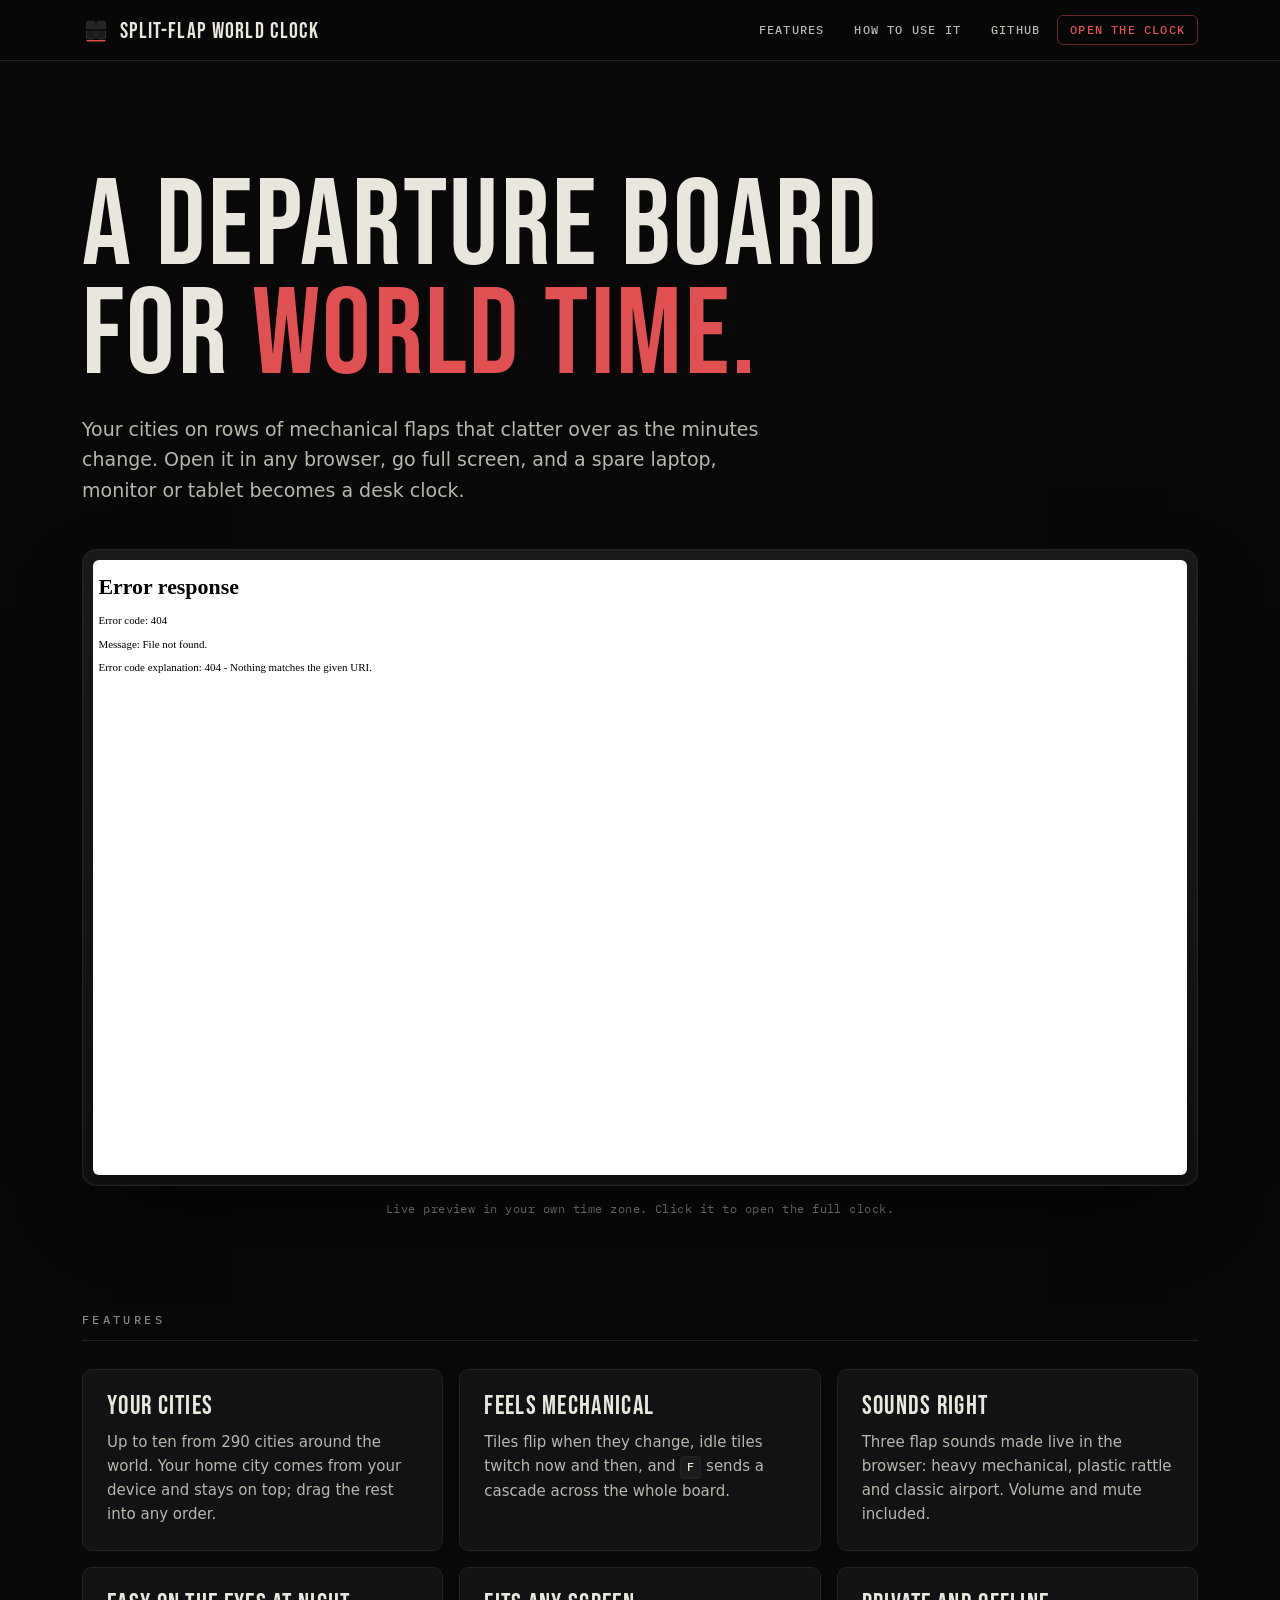
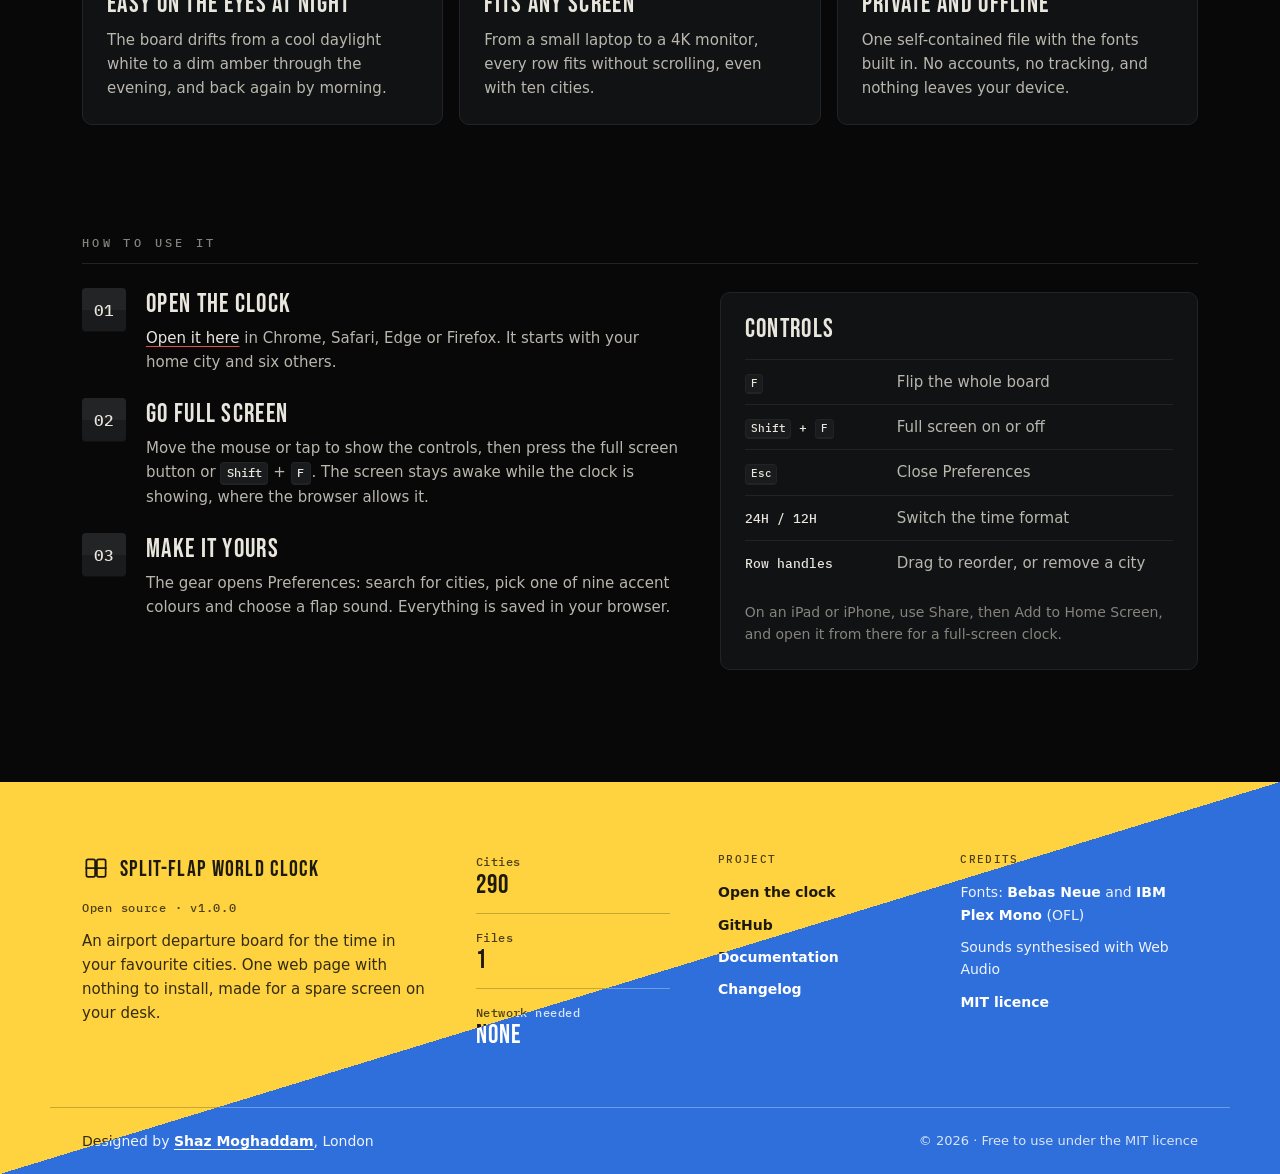
==== site/index.html @ 4392027b "Web release v1.0.0: polished clock and a GitHub Pages site Clock page - Rows and text shrink to fit " ====
<!doctype html>
<html lang="en">
<head>
<meta charset="utf-8">
<meta name="viewport" content="width=device-width, initial-scale=1, viewport-fit=cover">
<title>Split-Flap World Clock</title>
<meta name="description" content="A free split-flap departure board for world time. Open it in any browser, go full screen, and turn a spare laptop, monitor or tablet into a desk clock.">
<link rel="canonical" href="https://shazmoghaddam.github.io/split-flap-world-clock/">
<meta property="og:type" content="website">
<meta property="og:site_name" content="Split-Flap World Clock">
<meta property="og:title" content="Split-Flap World Clock: a departure board for world time">
<meta property="og:description" content="Up to ten cities on mechanical flaps, with sound, a night tint and full screen. Free and open source, nothing to install.">
<meta property="og:url" content="https://shazmoghaddam.github.io/split-flap-world-clock/">
<meta property="og:image" content="https://shazmoghaddam.github.io/split-flap-world-clock/docs/social-preview.png">
<meta property="og:image:width" content="1280">
<meta property="og:image:height" content="640">
<meta property="og:image:alt" content="Split-Flap World Clock: a dark departure board showing London, New York, Tokyo, Paris, Dubai, Singapore and Los Angeles">
<meta name="twitter:card" content="summary_large_image">
<meta name="theme-color" content="#080808">
<link rel="icon" href="data:image/svg+xml,%3Csvg xmlns='http://www.w3.org/2000/svg' viewBox='0 0 32 32'%3E%3Crect width='32' height='32' rx='7' fill='%230c0d0e'/%3E%3Crect x='5' y='6' width='10' height='20' rx='2' fill='%232a2b2d'/%3E%3Crect x='17' y='6' width='10' height='20' rx='2' fill='%232a2b2d'/%3E%3Crect x='5' y='6' width='10' height='9.5' rx='2' fill='%233a3b3e'/%3E%3Crect x='17' y='6' width='10' height='9.5' rx='2' fill='%233a3b3e'/%3E%3Cpath d='M4 16h24' stroke='%23050505' stroke-width='1.6'/%3E%3Crect x='5' y='27.5' width='22' height='1.6' rx='.8' fill='%23e05050'/%3E%3C/svg%3E">
<link rel="preload" href="fonts/BebasNeue.woff2" as="font" type="font/woff2" crossorigin>
<link rel="stylesheet" href="site.css">
<script src="site.js" defer></script>
</head>
<body>

<header class="bar">
  <div class="bar__in">
    <a class="mark" href="#top" aria-label="Split-Flap World Clock, back to the top">
      <svg class="mark__glyph" viewBox="0 0 32 32" aria-hidden="true"><rect x="5" y="6" width="10" height="20" rx="2" class="mark__tile"/><rect x="17" y="6" width="10" height="20" rx="2" class="mark__tile"/><rect x="5" y="6" width="10" height="9.5" rx="2" class="mark__top"/><rect x="17" y="6" width="10" height="9.5" rx="2" class="mark__top"/><path d="M4 16h24" class="mark__seam"/><rect x="5" y="27.5" width="22" height="1.6" rx=".8" class="mark__accent"/></svg>
      <span>Split-Flap World Clock</span>
    </a>
    <nav class="nav" aria-label="Sections">
      <a href="#features">Features</a>
      <a href="#use">How to use it</a>
      <a href="https://github.com/ShazMoghaddam/split-flap-world-clock">GitHub</a>
      <a class="nav__open" href="clock/">Open the clock</a>
    </nav>
  </div>
</header>

<main id="top">
  <section class="hero">
    <h1>A departure board<br>for <em>world time.</em></h1>
    <p class="lede">Your cities on rows of mechanical flaps that clatter over as the minutes change. Open it in any browser, go full screen, and a spare laptop, monitor or tablet becomes a desk clock.</p>
  </section>

  <section class="stage-wrap" aria-label="Live preview">
    <a class="preview" href="clock/" aria-label="Open the clock">
      <div class="preview__screen">
        <iframe class="preview__frame" src="clock/" title="Live preview of the clock" tabindex="-1" loading="eager"></iframe>
      </div>
      <span class="preview__cta">Open the clock <span aria-hidden="true">→</span></span>
    </a>
    <p class="stage-note">Live preview in your own time zone. Click it to open the full clock.</p>
  </section>

  <section class="section" id="features" aria-labelledby="features-h">
    <h2 id="features-h" class="eyebrow">Features</h2>
    <ul class="features">
      <li>
        <h3>Your cities</h3>
        <p>Up to ten from 290 cities around the world. Your home city comes from your device and stays on top; drag the rest into any order.</p>
      </li>
      <li>
        <h3>Feels mechanical</h3>
        <p>Tiles flip when they change, idle tiles twitch now and then, and <kbd>F</kbd> sends a cascade across the whole board.</p>
      </li>
      <li>
        <h3>Sounds right</h3>
        <p>Three flap sounds made live in the browser: heavy mechanical, plastic rattle and classic airport. Volume and mute included.</p>
      </li>
      <li>
        <h3>Easy on the eyes at night</h3>
        <p>The board drifts from a cool daylight white to a dim amber through the evening, and back again by morning.</p>
      </li>
      <li>
        <h3>Fits any screen</h3>
        <p>From a small laptop to a 4K monitor, every row fits without scrolling, even with ten cities.</p>
      </li>
      <li>
        <h3>Private and offline</h3>
        <p>One self-contained file with the fonts built in. No accounts, no tracking, and nothing leaves your device.</p>
      </li>
    </ul>
  </section>

  <section class="section" id="use" aria-labelledby="use-h">
    <h2 id="use-h" class="eyebrow">How to use it</h2>
    <div class="use">
      <ol class="steps">
        <li>
          <h3>Open the clock</h3>
          <p><a href="clock/">Open it here</a> in Chrome, Safari, Edge or Firefox. It starts with your home city and six others.</p>
        </li>
        <li>
          <h3>Go full screen</h3>
          <p>Move the mouse or tap to show the controls, then press the full screen button or <kbd>Shift</kbd> + <kbd>F</kbd>. The screen stays awake while the clock is showing, where the browser allows it.</p>
        </li>
        <li>
          <h3>Make it yours</h3>
          <p>The gear opens Preferences: search for cities, pick one of nine accent colours and choose a flap sound. Everything is saved in your browser.</p>
        </li>
      </ol>

      <div class="keys">
        <h3>Controls</h3>
        <dl>
          <div><dt><kbd>F</kbd></dt><dd>Flip the whole board</dd></div>
          <div><dt><kbd>Shift</kbd> + <kbd>F</kbd></dt><dd>Full screen on or off</dd></div>
          <div><dt><kbd>Esc</kbd></dt><dd>Close Preferences</dd></div>
          <div><dt>24H / 12H</dt><dd>Switch the time format</dd></div>
          <div><dt>Row handles</dt><dd>Drag to reorder, or remove a city</dd></div>
        </dl>
        <p class="keys__tip">On an iPad or iPhone, use Share, then Add to Home Screen, and open it from there for a full-screen clock.</p>
      </div>
    </div>
  </section>
</main>

<footer class="foot">
  <!-- One layer of content. site.js copies it once more for the yellow half; each copy is clipped to its own triangle. -->
  <div class="foot__layer">
    <div class="foot__in">
      <div class="foot__about">
        <a class="mark" href="#top" aria-label="Split-Flap World Clock, back to the top">
          <svg class="mark__glyph" viewBox="0 0 32 32" aria-hidden="true"><rect x="5" y="6" width="10" height="20" rx="2" class="mark__tile"/><rect x="17" y="6" width="10" height="20" rx="2" class="mark__tile"/><path d="M4 16h24" class="mark__seam"/></svg>
          <span>Split-Flap World Clock</span>
        </a>
        <p class="foot__eyebrow">Open source · v1.0.0</p>
        <p class="foot__lede">An airport departure board for the time in your favourite cities. One web page with nothing to install, made for a spare screen on your desk.</p>
      </div>

      <dl class="foot__specs">
        <div><dt>Cities</dt><dd>290</dd></div>
        <div><dt>Files</dt><dd>1</dd></div>
        <div><dt>Network needed</dt><dd>None</dd></div>
      </dl>

      <nav class="foot__links" aria-label="Footer">
        <h2 class="foot__h">Project</h2>
        <ul>
          <li><a href="clock/">Open the clock</a></li>
          <li><a href="https://github.com/ShazMoghaddam/split-flap-world-clock">GitHub</a></li>
          <li><a href="https://github.com/ShazMoghaddam/split-flap-world-clock#readme">Documentation</a></li>
          <li><a href="https://github.com/ShazMoghaddam/split-flap-world-clock/blob/main/CHANGELOG.md">Changelog</a></li>
        </ul>
      </nav>

      <div class="foot__links">
        <h2 class="foot__h">Credits</h2>
        <ul>
          <li>Fonts: <a href="https://fonts.google.com/specimen/Bebas+Neue">Bebas Neue</a> and <a href="https://fonts.google.com/specimen/IBM+Plex+Mono">IBM Plex Mono</a> (OFL)</li>
          <li>Sounds synthesised with Web Audio</li>
          <li><a href="https://github.com/ShazMoghaddam/split-flap-world-clock/blob/main/LICENSE">MIT licence</a></li>
        </ul>
      </div>
    </div>

    <div class="foot__bar">
      <div class="foot__bar-in">
        <p>Designed by <a href="https://shazmoghaddam.github.io">Shaz Moghaddam</a>, London</p>
        <p class="foot__copy">© 2026 · Free to use under the MIT licence</p>
      </div>
    </div>
  </div>
</footer>

</body>
</html>
---- site/site.css ----
/* Split-Flap World Clock site. Same palette and type as the clock itself.
   The fonts are self-hosted, so the site makes no third-party requests. */
@font-face { font-family: 'Bebas Neue'; src: url('fonts/BebasNeue.woff2') format('woff2'); font-weight: 400; font-display: swap; }
@font-face { font-family: 'IBM Plex Mono'; src: url('fonts/IBMPlexMono-400.woff2') format('woff2'); font-weight: 400; font-display: swap; }
@font-face { font-family: 'IBM Plex Mono'; src: url('fonts/IBMPlexMono-500.woff2') format('woff2'); font-weight: 500 600; font-display: swap; }

:root {
  --ground: #080808;
  --panel: #111214;
  --tile: #1a1b1c;
  --tile-top: #232426;
  --line: #222326;
  --ink: #e9e6dd;
  --ink-2: #b9b6ad;
  --ink-3: #85837c;
  --accent: #e05050;
  --accent-soft: rgba(224, 80, 80, 0.14);

  --f-display: 'Bebas Neue', 'Arial Narrow', sans-serif;
  --f-mono: 'IBM Plex Mono', ui-monospace, monospace;
  --f-sans: system-ui, -apple-system, 'Segoe UI', Roboto, sans-serif;

  --maxw: 1180px;
  --gutter: 16px;
  color-scheme: dark;
}
@media (min-width: 720px) { :root { --gutter: 32px; } }

*, *::before, *::after { box-sizing: border-box; }
html { scroll-behavior: smooth; scroll-padding-top: 72px; -webkit-text-size-adjust: 100%; }
body {
  margin: 0;
  background: var(--ground);
  color: var(--ink-2);
  font: 16px/1.6 var(--f-sans);
  -webkit-font-smoothing: antialiased;
  overflow-x: hidden;
}
h1, h2, h3, p, ol, ul, dl, dd { margin: 0; }
a { color: inherit; }
:focus-visible { outline: 2px solid var(--accent); outline-offset: 3px; border-radius: 2px; }
kbd {
  display: inline-block;
  min-width: 1.7em;
  padding: 0 .45em;
  border: 1px solid var(--line);
  border-bottom-width: 2px;
  border-radius: 4px;
  background: var(--tile);
  color: var(--ink);
  font: 500 .82em/1.6 var(--f-mono);
  text-align: center;
}

.bar__in, .hero, .stage-wrap, .section, .foot__in, .foot__bar-in {
  max-width: var(--maxw);
  margin-inline: auto;
  padding-left: max(var(--gutter), env(safe-area-inset-left, 0px));
  padding-right: max(var(--gutter), env(safe-area-inset-right, 0px));
}

/* ---- Bar ---- */
.bar {
  position: sticky; top: 0; z-index: 20;
  background: rgba(8, 8, 8, .82);
  -webkit-backdrop-filter: blur(12px); backdrop-filter: blur(12px);
  border-bottom: 1px solid var(--line);
}
.bar__in { display: flex; align-items: center; justify-content: space-between; gap: 16px; min-height: 60px; }
.mark { white-space: nowrap; display: inline-flex; align-items: center; gap: 10px; text-decoration: none; color: var(--ink); font: 22px/1 var(--f-display); letter-spacing: .06em; padding-top: 3px; }
.mark__glyph { width: 28px; height: 28px; flex: none; margin-top: -3px; }
.mark__tile { fill: var(--tile); stroke: #34363a; stroke-width: 1; }
.mark__top { fill: var(--tile-top); }
.mark__seam { stroke: var(--ground); stroke-width: 1.6; }
.mark__accent { fill: var(--accent); }

.nav { display: flex; align-items: center; gap: 4px; }
.nav a {
  padding: 8px 12px;
  border: 1px solid transparent;
  border-radius: 6px;
  color: var(--ink-2);
  font: 500 12px/1 var(--f-mono);
  letter-spacing: .1em;
  text-transform: uppercase;
  text-decoration: none;
  white-space: nowrap;
  transition: color .2s, border-color .2s, background-color .2s;
}
.nav a:hover { color: var(--ink); border-color: var(--line); }
.nav .nav__open { color: var(--accent); border-color: rgba(224, 80, 80, .45); }
.nav .nav__open:hover { color: #fff; background: var(--accent); border-color: var(--accent); }
@media (max-width: 760px) {
  .nav a:not(.nav__open) { display: none; }
}
@media (max-width: 480px) {
  .mark { font-size: 18px; gap: 8px; }
  .nav a { padding: 8px 10px; font-size: 11px; }
}
@media (max-width: 340px) {
  .mark span { display: none; }
}

/* ---- Hero ---- */
.hero { padding-top: clamp(48px, 9vw, 112px); padding-bottom: clamp(28px, 4vw, 44px); }
.hero h1 {
  color: var(--ink);
  font: clamp(52px, 9.5vw, 128px)/.9 var(--f-display);
  letter-spacing: .02em;
  font-weight: 400;
}
.hero h1 em { font-style: normal; color: var(--accent); }
.lede { max-width: 58ch; margin-top: 22px; font-size: clamp(16px, 1.6vw, 19px); color: var(--ink-2); }

/* ---- Live preview ---- */
.stage-wrap { padding-bottom: clamp(56px, 8vw, 96px); }
.preview {
  position: relative;
  display: block;
  border-radius: 14px;
  padding: 10px;
  background: linear-gradient(#18191b, #0e0f10);
  border: 1px solid var(--line);
  box-shadow: 0 30px 80px -30px rgba(0, 0, 0, .9), 0 0 0 1px rgba(255, 255, 255, .02) inset;
  text-decoration: none;
}
.preview__screen {
  position: relative;
  aspect-ratio: 16 / 9;
  border-radius: 6px;
  overflow: hidden;
  background: var(--ground);
}
/* The clock renders at a desktop size and is scaled to fit (see site.js) */
.preview__frame {
  position: absolute; top: 0; left: 0;
  width: 1600px; height: 900px;
  border: 0;
  transform-origin: 0 0;
  pointer-events: none;
}
.preview__cta {
  position: absolute; right: 26px; bottom: 26px;
  padding: 10px 16px;
  border-radius: 6px;
  background: var(--accent);
  color: #fff;
  font: 500 12px/1 var(--f-mono);
  letter-spacing: .1em;
  text-transform: uppercase;
  opacity: 0;
  transform: translateY(6px);
  transition: opacity .25s, transform .25s;
}
.preview:hover .preview__cta, .preview:focus-visible .preview__cta { opacity: 1; transform: none; }
@media (hover: none) { .preview__cta { opacity: 1; transform: none; right: 18px; bottom: 18px; } }
@media (max-width: 480px) { .preview__cta { right: 14px; bottom: 14px; padding: 7px 10px; font-size: 10px; } }
.stage-note { margin-top: 14px; font: 12px/1.5 var(--f-mono); letter-spacing: .04em; color: var(--ink-3); text-align: center; }

/* ---- Sections ---- */
.section { padding-bottom: clamp(64px, 9vw, 112px); }
.eyebrow {
  margin-bottom: 28px;
  padding-bottom: 14px;
  border-bottom: 1px solid var(--line);
  color: var(--ink-3);
  font: 500 12px/1 var(--f-mono);
  letter-spacing: .28em;
  text-transform: uppercase;
}
h3 { color: var(--ink); font: 26px/1 var(--f-display); letter-spacing: .05em; font-weight: 400; }

.features { list-style: none; padding: 0; display: grid; grid-template-columns: repeat(3, minmax(0, 1fr)); gap: 16px; }
.features li { padding: 24px; border: 1px solid var(--line); border-radius: 10px; background: var(--panel); }
.features p { margin-top: 10px; font-size: 15px; }
@media (max-width: 960px) { .features { grid-template-columns: repeat(2, minmax(0, 1fr)); } }
@media (max-width: 600px) { .features { grid-template-columns: 1fr; } }

.use { display: grid; grid-template-columns: minmax(0, 1.25fr) minmax(0, 1fr); gap: 40px; align-items: start; }
@media (max-width: 860px) { .use { grid-template-columns: 1fr; } }
.steps { list-style: none; padding: 0; counter-reset: step; display: grid; gap: 28px; }
.steps li { position: relative; padding-left: 64px; counter-increment: step; }
.steps li::before {
  content: counter(step, decimal-leading-zero);
  position: absolute; left: 0; top: -4px;
  width: 44px; height: 44px;
  display: grid; place-items: center;
  border-radius: 4px;
  background: linear-gradient(var(--tile-top) 50%, var(--tile) 50%);
  color: var(--ink);
  font: 500 16px/1 var(--f-mono);
  box-shadow: inset 0 -1px 0 rgba(0, 0, 0, .4);
}
.steps p { margin-top: 8px; font-size: 15px; }
.steps a { color: var(--ink); text-decoration-color: var(--accent); text-underline-offset: 3px; }

.keys { padding: 24px; border: 1px solid var(--line); border-radius: 10px; background: var(--panel); }
.keys dl { margin-top: 16px; display: grid; }
.keys dl div { display: grid; grid-template-columns: 140px 1fr; gap: 12px; align-items: baseline; padding: 10px 0; border-top: 1px solid var(--line); font-size: 15px; }
.keys dt { color: var(--ink); font: 500 13px/1.6 var(--f-mono); }
.keys__tip { margin-top: 16px; font-size: 14px; color: var(--ink-3); }

/* ---- Footer: a departure-board yellow and a signal blue, split on the diagonal ---- */
.foot {
  --sun: #FFD23F; --night: #2F6FDB;
  position: relative; isolation: isolate; overflow: hidden;
  background: linear-gradient(to bottom right, var(--sun) 50%, var(--night) 50%);
}
.foot__layer {
  --f-ink: #FFFFFF; --f-ink-2: rgba(255, 255, 255, .92); --f-ink-3: rgba(255, 255, 255, .82); --f-line: rgba(255, 255, 255, .3);
  color: var(--f-ink-2);
  clip-path: polygon(100% 0, 100% 100%, 0 100%);
}
.foot__layer--sun {
  --f-ink: #1D1A0B; --f-ink-2: rgba(29, 26, 11, .9); --f-ink-3: rgba(29, 26, 11, .8); --f-line: rgba(29, 26, 11, .24);
  position: absolute; inset: 0;
  clip-path: polygon(0 0, 100% 0, 0 100%);
}
.foot .mark { color: var(--f-ink); }
.foot .mark__tile { fill: none; stroke: var(--f-ink); stroke-width: 2; }
.foot .mark__seam { stroke: var(--f-ink); stroke-width: 2; }
.foot a:focus-visible { outline-color: var(--f-ink); }
.foot__in {
  display: grid; grid-template-columns: minmax(0, 1.6fr) minmax(0, .9fr) minmax(0, .9fr) minmax(0, 1.1fr); gap: 40px 48px;
  padding-top: 72px; padding-bottom: 56px;
}
.foot__about { display: grid; align-content: start; gap: 12px; }
.foot__eyebrow { margin-top: 6px; font: 500 12px/1.4 var(--f-mono); letter-spacing: .06em; color: var(--f-ink-3); }
.foot__lede { font-size: 15px; line-height: 1.6; max-width: 44ch; }
.foot__specs { display: grid; align-content: start; gap: 16px; }
.foot__specs div { display: grid; gap: 2px; padding-bottom: 12px; border-bottom: 1px solid var(--f-line); }
.foot__specs div:last-child { border-bottom: 0; padding-bottom: 0; }
.foot__specs dt { font: 500 12px/1.3 var(--f-mono); color: var(--f-ink-3); letter-spacing: .04em; }
.foot__specs dd { font: 26px/1.1 var(--f-display); letter-spacing: .04em; color: var(--f-ink); }
.foot__h { margin-bottom: 16px; font: 600 11px/1 var(--f-mono); letter-spacing: .12em; text-transform: uppercase; color: var(--f-ink-3); }
.foot__links ul { list-style: none; padding: 0; display: grid; gap: 10px; font-size: 14px; }
.foot__links a { color: var(--f-ink); font-weight: 600; text-decoration: none; }
.foot__links a:hover { text-decoration: underline; text-underline-offset: 3px; }
.foot__bar-in {
  display: flex; justify-content: space-between; align-items: center; flex-wrap: wrap; gap: 8px 24px;
  padding-top: 22px; padding-bottom: calc(22px + env(safe-area-inset-bottom, 0px));
  border-top: 1px solid var(--f-line);
  font-size: 14px;
}
.foot__bar a { color: var(--f-ink); font-weight: 600; text-decoration: none; border-bottom: 1.5px solid currentColor; }
.foot__bar a:hover { border-bottom-width: 2.5px; }
.foot__copy { color: var(--f-ink-3); font-size: 13px; }
@media (max-width: 1000px) { .foot__in { grid-template-columns: 1fr 1fr; } .foot__about { grid-column: 1 / -1; } }
@media (max-width: 560px) {
  .foot__in { gap: 32px 20px; padding-top: 56px; padding-bottom: 40px; }
  .foot__specs { grid-column: 1 / -1; grid-template-columns: repeat(3, minmax(0, 1fr)); gap: 12px; }
  .foot__specs div { border-bottom: 0; padding-bottom: 0; }
  .foot__bar-in { flex-direction: column; align-items: flex-start; }
}

@media (prefers-reduced-motion: reduce) {
  html { scroll-behavior: auto; }
  .preview__cta { transition: none; }
}
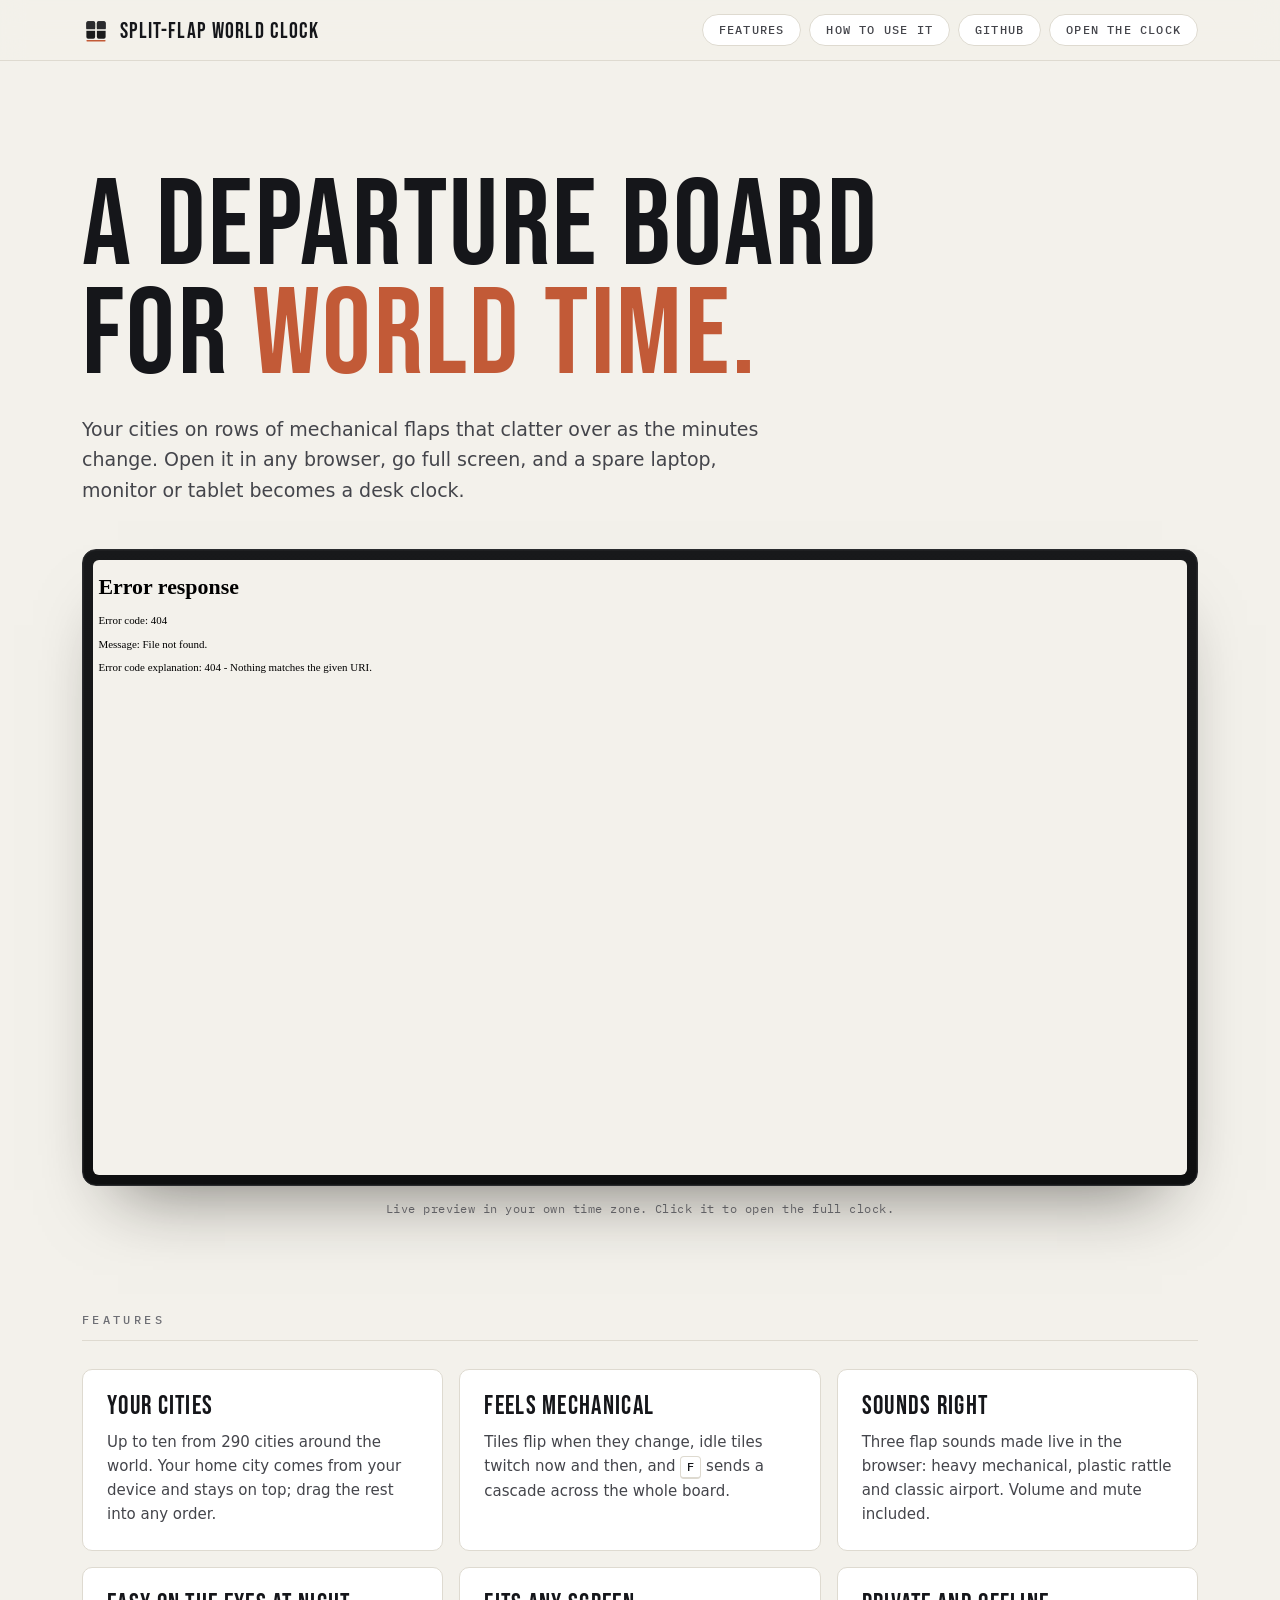
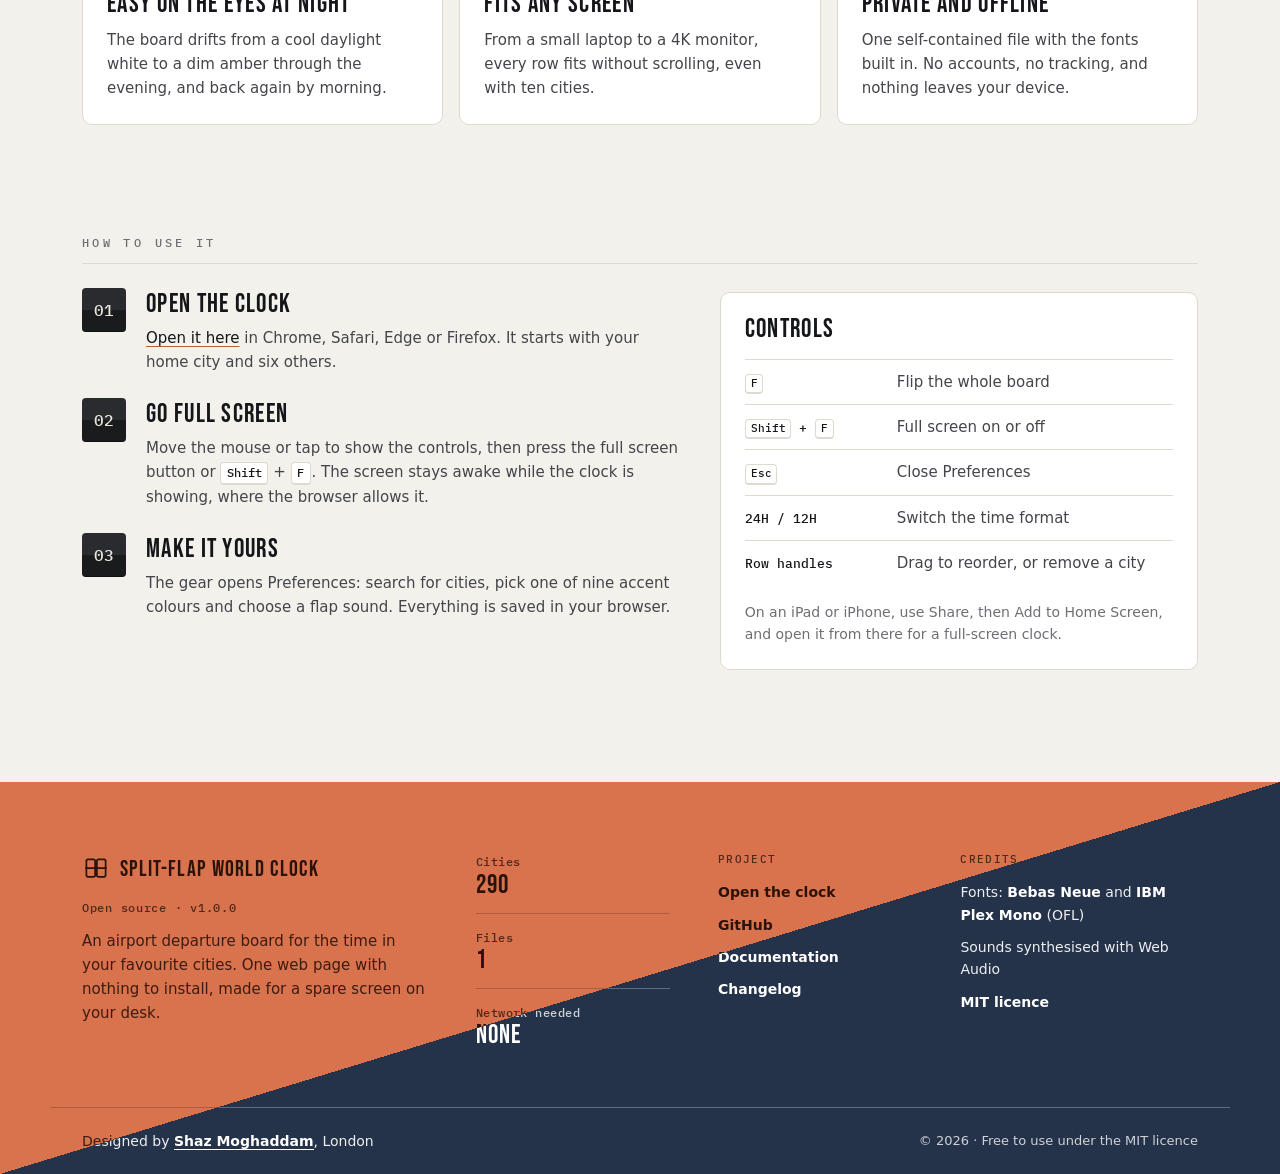
==== commit 2a54edcf: "Site: light theme, pill buttons and a terracotta and navy footer - Light paper background so the pag" ====
--- a/site/index.html
+++ b/site/index.html
@@ -16,7 +16,7 @@
 <meta property="og:image:height" content="640">
 <meta property="og:image:alt" content="Split-Flap World Clock: a dark departure board showing London, New York, Tokyo, Paris, Dubai, Singapore and Los Angeles">
 <meta name="twitter:card" content="summary_large_image">
-<meta name="theme-color" content="#080808">
+<meta name="theme-color" content="#F3F1EB">
 <link rel="icon" href="data:image/svg+xml,%3Csvg xmlns='http://www.w3.org/2000/svg' viewBox='0 0 32 32'%3E%3Crect width='32' height='32' rx='7' fill='%230c0d0e'/%3E%3Crect x='5' y='6' width='10' height='20' rx='2' fill='%232a2b2d'/%3E%3Crect x='17' y='6' width='10' height='20' rx='2' fill='%232a2b2d'/%3E%3Crect x='5' y='6' width='10' height='9.5' rx='2' fill='%233a3b3e'/%3E%3Crect x='17' y='6' width='10' height='9.5' rx='2' fill='%233a3b3e'/%3E%3Cpath d='M4 16h24' stroke='%23050505' stroke-width='1.6'/%3E%3Crect x='5' y='27.5' width='22' height='1.6' rx='.8' fill='%23e05050'/%3E%3C/svg%3E">
 <link rel="preload" href="fonts/BebasNeue.woff2" as="font" type="font/woff2" crossorigin>
 <link rel="stylesheet" href="site.css">
@@ -119,7 +119,7 @@
 </main>
 
 <footer class="foot">
-  <!-- One layer of content. site.js copies it once more for the yellow half; each copy is clipped to its own triangle. -->
+  <!-- One layer of content. site.js copies it once more for the terracotta half; each copy is clipped to its own triangle. -->
   <div class="foot__layer">
     <div class="foot__in">
       <div class="foot__about">
--- a/site/site.css
+++ b/site/site.css
@@ -5,16 +5,17 @@
 @font-face { font-family: 'IBM Plex Mono'; src: url('fonts/IBMPlexMono-500.woff2') format('woff2'); font-weight: 500 600; font-display: swap; }
 
 :root {
-  --ground: #080808;
-  --panel: #111214;
+  /* Light paper page; the clock itself (preview, logo, step tiles) stays dark */
+  --ground: #F3F1EB;
+  --panel: #FFFFFF;
   --tile: #1a1b1c;
-  --tile-top: #232426;
-  --line: #222326;
-  --ink: #e9e6dd;
-  --ink-2: #b9b6ad;
-  --ink-3: #85837c;
-  --accent: #e05050;
-  --accent-soft: rgba(224, 80, 80, 0.14);
+  --tile-top: #2a2b2e;
+  --tile-ink: #e9e6dd;
+  --line: #DEDAD0;
+  --ink: #15161A;
+  --ink-2: #44454B;
+  --ink-3: #6E6F75;
+  --accent: #C25A37;   /* a deeper shade of the footer terracotta, readable on the light page */
 
   --f-display: 'Bebas Neue', 'Arial Narrow', sans-serif;
   --f-mono: 'IBM Plex Mono', ui-monospace, monospace;
@@ -22,7 +23,7 @@
 
   --maxw: 1180px;
   --gutter: 16px;
-  color-scheme: dark;
+  color-scheme: light;
 }
 @media (min-width: 720px) { :root { --gutter: 32px; } }
 
@@ -46,7 +47,7 @@
   border: 1px solid var(--line);
   border-bottom-width: 2px;
   border-radius: 4px;
-  background: var(--tile);
+  background: var(--panel);
   color: var(--ink);
   font: 500 .82em/1.6 var(--f-mono);
   text-align: center;
@@ -62,23 +63,24 @@
 /* ---- Bar ---- */
 .bar {
   position: sticky; top: 0; z-index: 20;
-  background: rgba(8, 8, 8, .82);
+  background: rgba(243, 241, 235, .86);
   -webkit-backdrop-filter: blur(12px); backdrop-filter: blur(12px);
   border-bottom: 1px solid var(--line);
 }
 .bar__in { display: flex; align-items: center; justify-content: space-between; gap: 16px; min-height: 60px; }
 .mark { white-space: nowrap; display: inline-flex; align-items: center; gap: 10px; text-decoration: none; color: var(--ink); font: 22px/1 var(--f-display); letter-spacing: .06em; padding-top: 3px; }
 .mark__glyph { width: 28px; height: 28px; flex: none; margin-top: -3px; }
-.mark__tile { fill: var(--tile); stroke: #34363a; stroke-width: 1; }
+.mark__tile { fill: var(--tile); }
 .mark__top { fill: var(--tile-top); }
-.mark__seam { stroke: var(--ground); stroke-width: 1.6; }
+.mark__seam { stroke: var(--ground); stroke-width: 1.8; }
 .mark__accent { fill: var(--accent); }
 
-.nav { display: flex; align-items: center; gap: 4px; }
+.nav { display: flex; align-items: center; gap: 8px; }
 .nav a {
-  padding: 8px 12px;
-  border: 1px solid transparent;
-  border-radius: 6px;
+  padding: 9px 16px;
+  border: 1px solid var(--line);
+  border-radius: 999px;
+  background: var(--panel);
   color: var(--ink-2);
   font: 500 12px/1 var(--f-mono);
   letter-spacing: .1em;
@@ -87,15 +89,13 @@
   white-space: nowrap;
   transition: color .2s, border-color .2s, background-color .2s;
 }
-.nav a:hover { color: var(--ink); border-color: var(--line); }
-.nav .nav__open { color: var(--accent); border-color: rgba(224, 80, 80, .45); }
-.nav .nav__open:hover { color: #fff; background: var(--accent); border-color: var(--accent); }
+.nav a:hover { color: var(--panel); background: var(--ink); border-color: var(--ink); }
 @media (max-width: 760px) {
   .nav a:not(.nav__open) { display: none; }
 }
 @media (max-width: 480px) {
   .mark { font-size: 18px; gap: 8px; }
-  .nav a { padding: 8px 10px; font-size: 11px; }
+  .nav a { padding: 8px 12px; font-size: 11px; }
 }
 @media (max-width: 340px) {
   .mark span { display: none; }
@@ -120,8 +120,8 @@
   border-radius: 14px;
   padding: 10px;
   background: linear-gradient(#18191b, #0e0f10);
-  border: 1px solid var(--line);
-  box-shadow: 0 30px 80px -30px rgba(0, 0, 0, .9), 0 0 0 1px rgba(255, 255, 255, .02) inset;
+  border: 1px solid #2a2b2e;
+  box-shadow: 0 40px 70px -36px rgba(20, 18, 12, .55), 0 0 0 1px rgba(255, 255, 255, .03) inset;
   text-decoration: none;
 }
 .preview__screen {
@@ -141,10 +141,10 @@
 }
 .preview__cta {
   position: absolute; right: 26px; bottom: 26px;
-  padding: 10px 16px;
-  border-radius: 6px;
-  background: var(--accent);
-  color: #fff;
+  padding: 10px 18px;
+  border-radius: 999px;
+  background: var(--panel);
+  color: var(--ink);
   font: 500 12px/1 var(--f-mono);
   letter-spacing: .1em;
   text-transform: uppercase;
@@ -187,7 +187,7 @@
   display: grid; place-items: center;
   border-radius: 4px;
   background: linear-gradient(var(--tile-top) 50%, var(--tile) 50%);
-  color: var(--ink);
+  color: var(--tile-ink);
   font: 500 16px/1 var(--f-mono);
   box-shadow: inset 0 -1px 0 rgba(0, 0, 0, .4);
 }
@@ -200,19 +200,19 @@
 .keys dt { color: var(--ink); font: 500 13px/1.6 var(--f-mono); }
 .keys__tip { margin-top: 16px; font-size: 14px; color: var(--ink-3); }
 
-/* ---- Footer: a departure-board yellow and a signal blue, split on the diagonal ---- */
+/* ---- Footer: terracotta and slate navy, split on the diagonal ---- */
 .foot {
-  --sun: #FFD23F; --night: #2F6FDB;
+  --sun: #D9734E; --night: #24324A;
   position: relative; isolation: isolate; overflow: hidden;
   background: linear-gradient(to bottom right, var(--sun) 50%, var(--night) 50%);
 }
 .foot__layer {
-  --f-ink: #FFFFFF; --f-ink-2: rgba(255, 255, 255, .92); --f-ink-3: rgba(255, 255, 255, .82); --f-line: rgba(255, 255, 255, .3);
+  --f-ink: #FFFFFF; --f-ink-2: rgba(255, 255, 255, .92); --f-ink-3: rgba(255, 255, 255, .78); --f-line: rgba(255, 255, 255, .28);
   color: var(--f-ink-2);
   clip-path: polygon(100% 0, 100% 100%, 0 100%);
 }
 .foot__layer--sun {
-  --f-ink: #1D1A0B; --f-ink-2: rgba(29, 26, 11, .9); --f-ink-3: rgba(29, 26, 11, .8); --f-line: rgba(29, 26, 11, .24);
+  --f-ink: #2B120A; --f-ink-2: rgba(43, 18, 10, .9); --f-ink-3: rgba(43, 18, 10, .78); --f-line: rgba(43, 18, 10, .24);
   position: absolute; inset: 0;
   clip-path: polygon(0 0, 100% 0, 0 100%);
 }
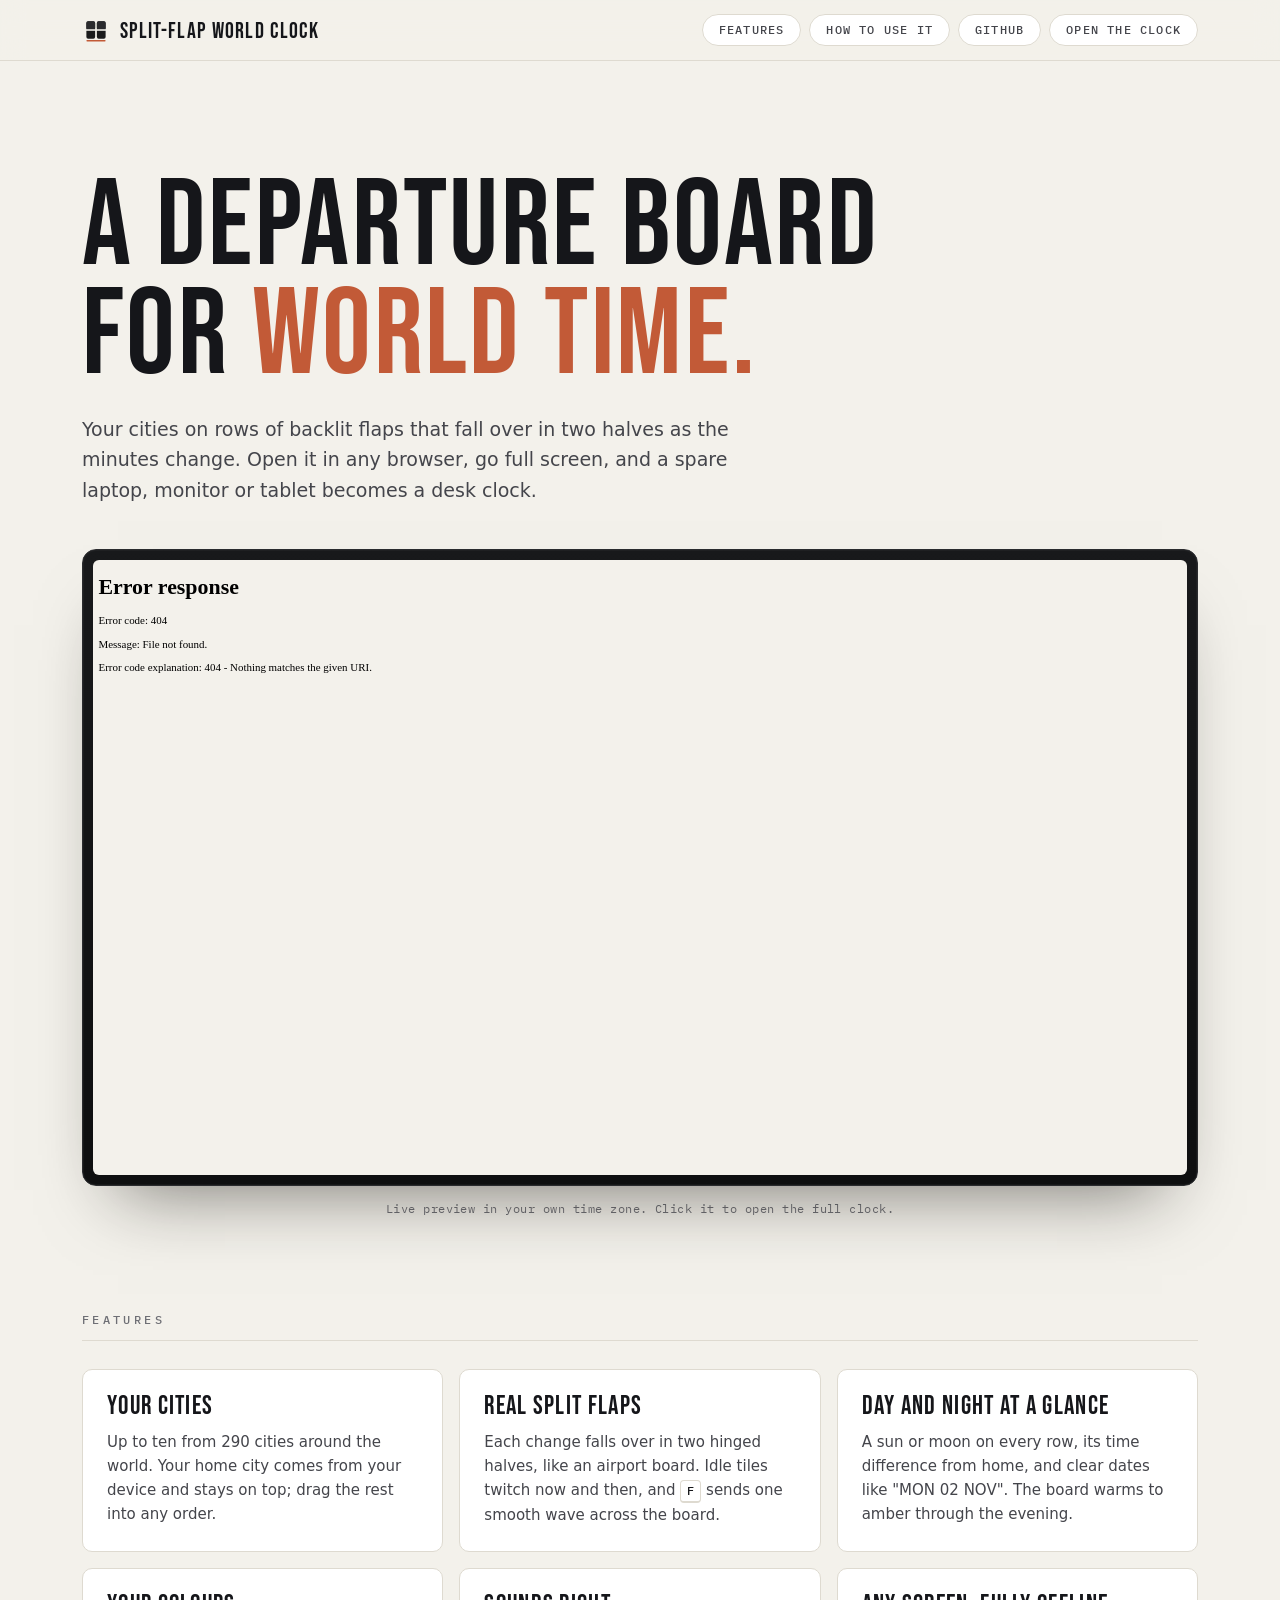
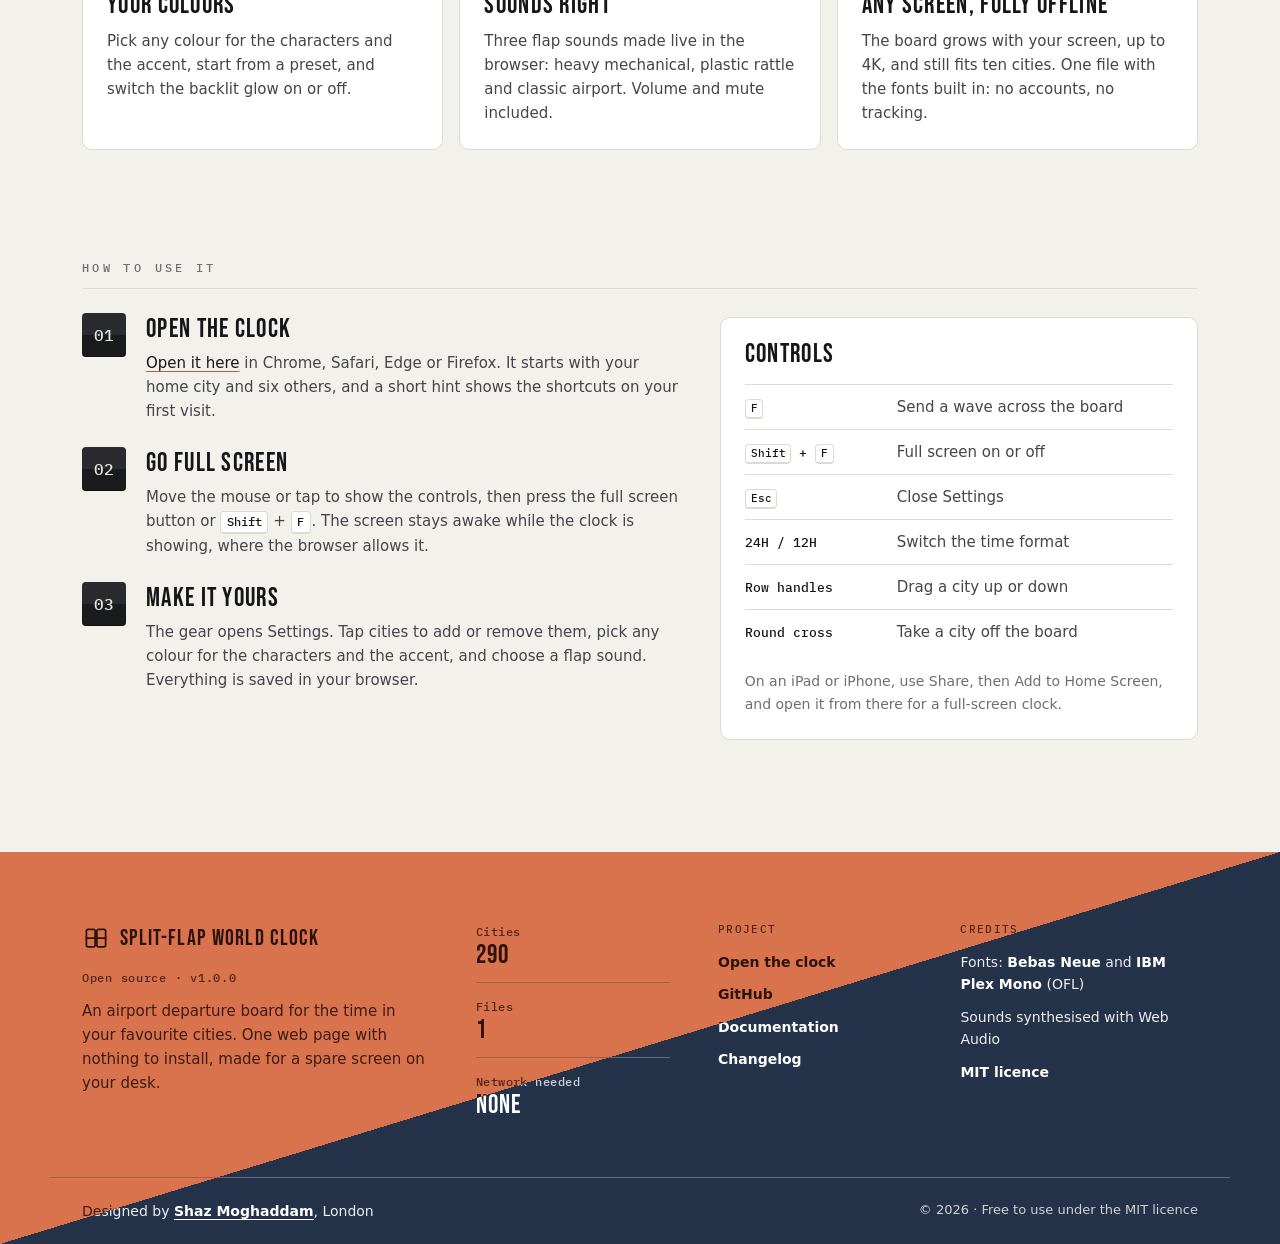
==== commit a020b546: "Docs and site for v1.0.0: README, site copy, screenshots, changelog - README covers real split flaps" ====
--- a/site/index.html
+++ b/site/index.html
@@ -9,7 +9,7 @@
 <meta property="og:type" content="website">
 <meta property="og:site_name" content="Split-Flap World Clock">
 <meta property="og:title" content="Split-Flap World Clock: a departure board for world time">
-<meta property="og:description" content="Up to ten cities on mechanical flaps, with sound, a night tint and full screen. Free and open source, nothing to install.">
+<meta property="og:description" content="Up to ten cities on real split flaps, with day and night, time differences, your own colours, sound and full screen. Free and open source, nothing to install.">
 <meta property="og:url" content="https://shazmoghaddam.github.io/split-flap-world-clock/">
 <meta property="og:image" content="https://shazmoghaddam.github.io/split-flap-world-clock/docs/social-preview.png">
 <meta property="og:image:width" content="1280">
@@ -42,7 +42,7 @@
 <main id="top">
   <section class="hero">
     <h1>A departure board<br>for <em>world time.</em></h1>
-    <p class="lede">Your cities on rows of mechanical flaps that clatter over as the minutes change. Open it in any browser, go full screen, and a spare laptop, monitor or tablet becomes a desk clock.</p>
+    <p class="lede">Your cities on rows of backlit flaps that fall over in two halves as the minutes change. Open it in any browser, go full screen, and a spare laptop, monitor or tablet becomes a desk clock.</p>
   </section>
 
   <section class="stage-wrap" aria-label="Live preview">
@@ -63,24 +63,24 @@
         <p>Up to ten from 290 cities around the world. Your home city comes from your device and stays on top; drag the rest into any order.</p>
       </li>
       <li>
-        <h3>Feels mechanical</h3>
-        <p>Tiles flip when they change, idle tiles twitch now and then, and <kbd>F</kbd> sends a cascade across the whole board.</p>
+        <h3>Real split flaps</h3>
+        <p>Each change falls over in two hinged halves, like an airport board. Idle tiles twitch now and then, and <kbd>F</kbd> sends one smooth wave across the board.</p>
+      </li>
+      <li>
+        <h3>Day and night at a glance</h3>
+        <p>A sun or moon on every row, its time difference from home, and clear dates like "MON 02 NOV". The board warms to amber through the evening.</p>
+      </li>
+      <li>
+        <h3>Your colours</h3>
+        <p>Pick any colour for the characters and the accent, start from a preset, and switch the backlit glow on or off.</p>
       </li>
       <li>
         <h3>Sounds right</h3>
         <p>Three flap sounds made live in the browser: heavy mechanical, plastic rattle and classic airport. Volume and mute included.</p>
       </li>
       <li>
-        <h3>Easy on the eyes at night</h3>
-        <p>The board drifts from a cool daylight white to a dim amber through the evening, and back again by morning.</p>
-      </li>
-      <li>
-        <h3>Fits any screen</h3>
-        <p>From a small laptop to a 4K monitor, every row fits without scrolling, even with ten cities.</p>
-      </li>
-      <li>
-        <h3>Private and offline</h3>
-        <p>One self-contained file with the fonts built in. No accounts, no tracking, and nothing leaves your device.</p>
+        <h3>Any screen, fully offline</h3>
+        <p>The board grows with your screen, up to 4K, and still fits ten cities. One file with the fonts built in: no accounts, no tracking.</p>
       </li>
     </ul>
   </section>
@@ -91,7 +91,7 @@
       <ol class="steps">
         <li>
           <h3>Open the clock</h3>
-          <p><a href="clock/">Open it here</a> in Chrome, Safari, Edge or Firefox. It starts with your home city and six others.</p>
+          <p><a href="clock/">Open it here</a> in Chrome, Safari, Edge or Firefox. It starts with your home city and six others, and a short hint shows the shortcuts on your first visit.</p>
         </li>
         <li>
           <h3>Go full screen</h3>
@@ -99,18 +99,19 @@
         </li>
         <li>
           <h3>Make it yours</h3>
-          <p>The gear opens Preferences: search for cities, pick one of nine accent colours and choose a flap sound. Everything is saved in your browser.</p>
+          <p>The gear opens Settings. Tap cities to add or remove them, pick any colour for the characters and the accent, and choose a flap sound. Everything is saved in your browser.</p>
         </li>
       </ol>
 
       <div class="keys">
         <h3>Controls</h3>
         <dl>
-          <div><dt><kbd>F</kbd></dt><dd>Flip the whole board</dd></div>
+          <div><dt><kbd>F</kbd></dt><dd>Send a wave across the board</dd></div>
           <div><dt><kbd>Shift</kbd> + <kbd>F</kbd></dt><dd>Full screen on or off</dd></div>
-          <div><dt><kbd>Esc</kbd></dt><dd>Close Preferences</dd></div>
+          <div><dt><kbd>Esc</kbd></dt><dd>Close Settings</dd></div>
           <div><dt>24H / 12H</dt><dd>Switch the time format</dd></div>
-          <div><dt>Row handles</dt><dd>Drag to reorder, or remove a city</dd></div>
+          <div><dt>Row handles</dt><dd>Drag a city up or down</dd></div>
+          <div><dt>Round cross</dt><dd>Take a city off the board</dd></div>
         </dl>
         <p class="keys__tip">On an iPad or iPhone, use Share, then Add to Home Screen, and open it from there for a full-screen clock.</p>
       </div>
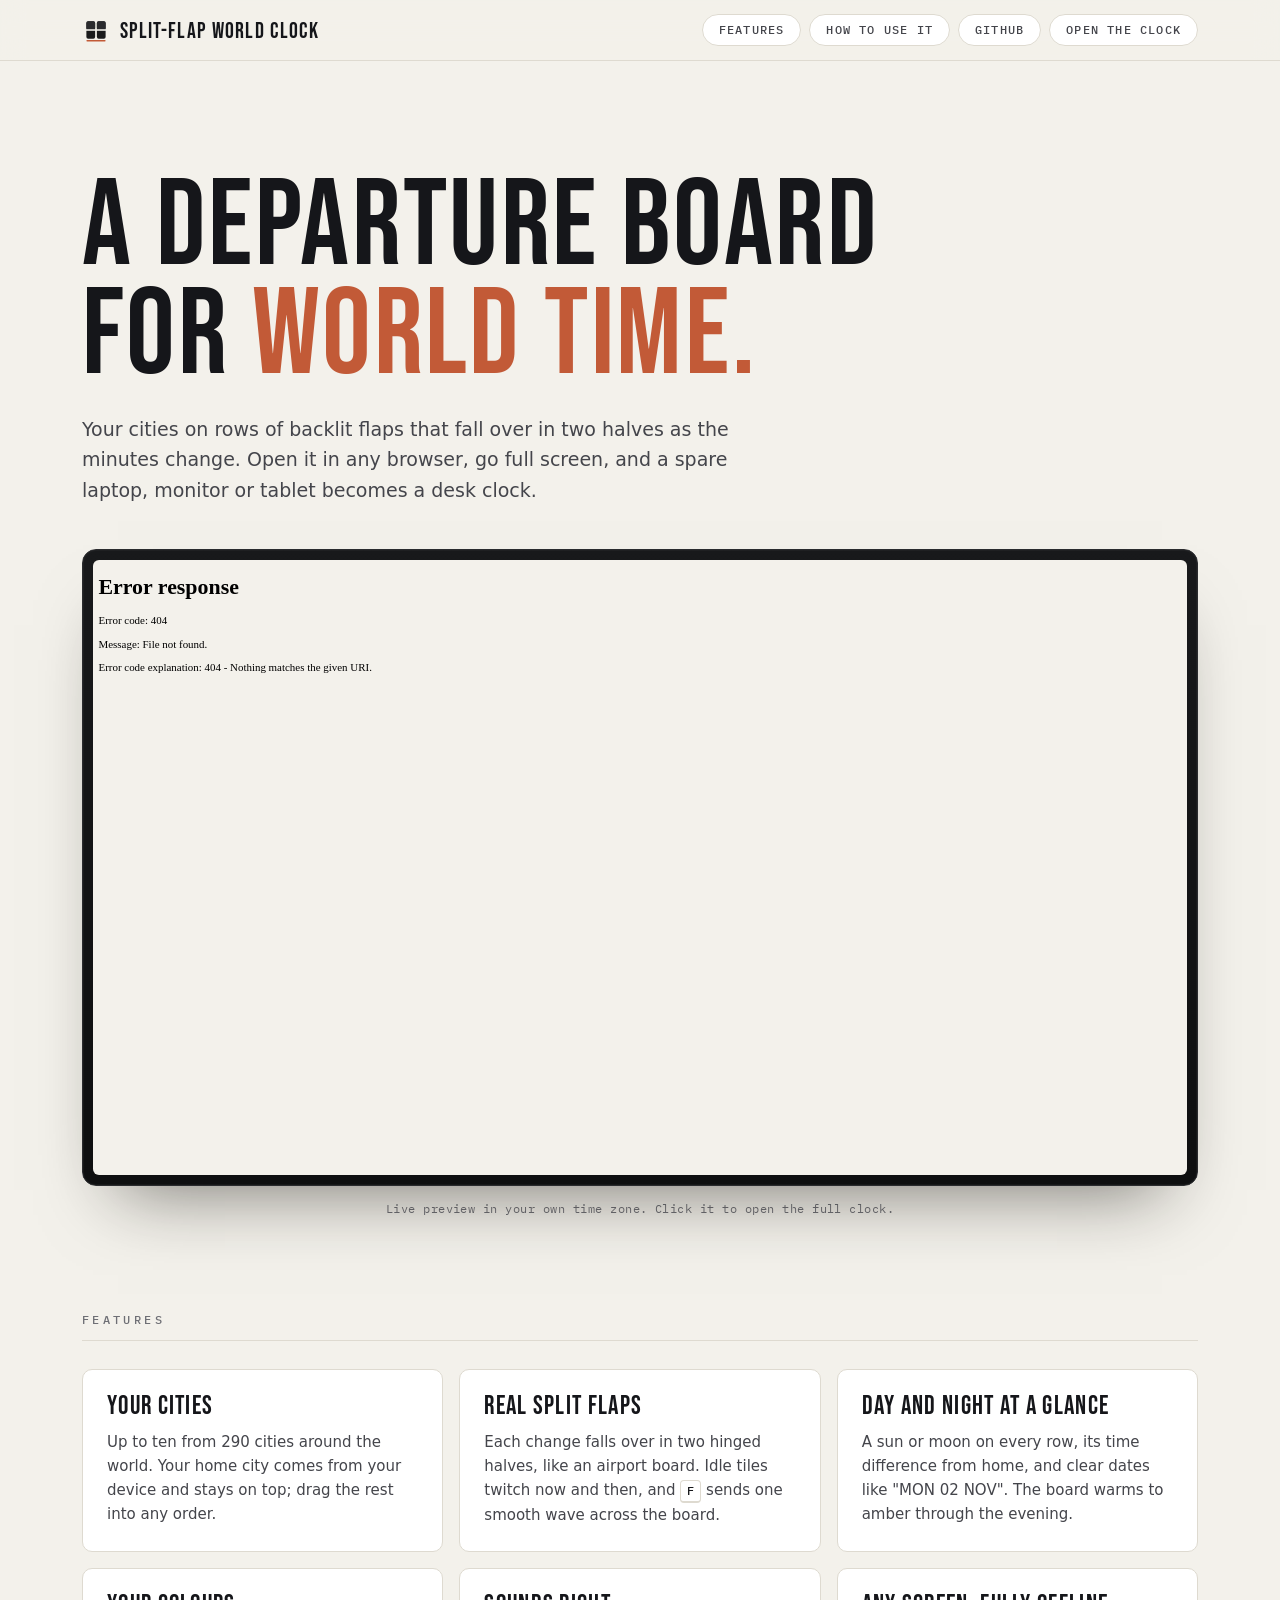
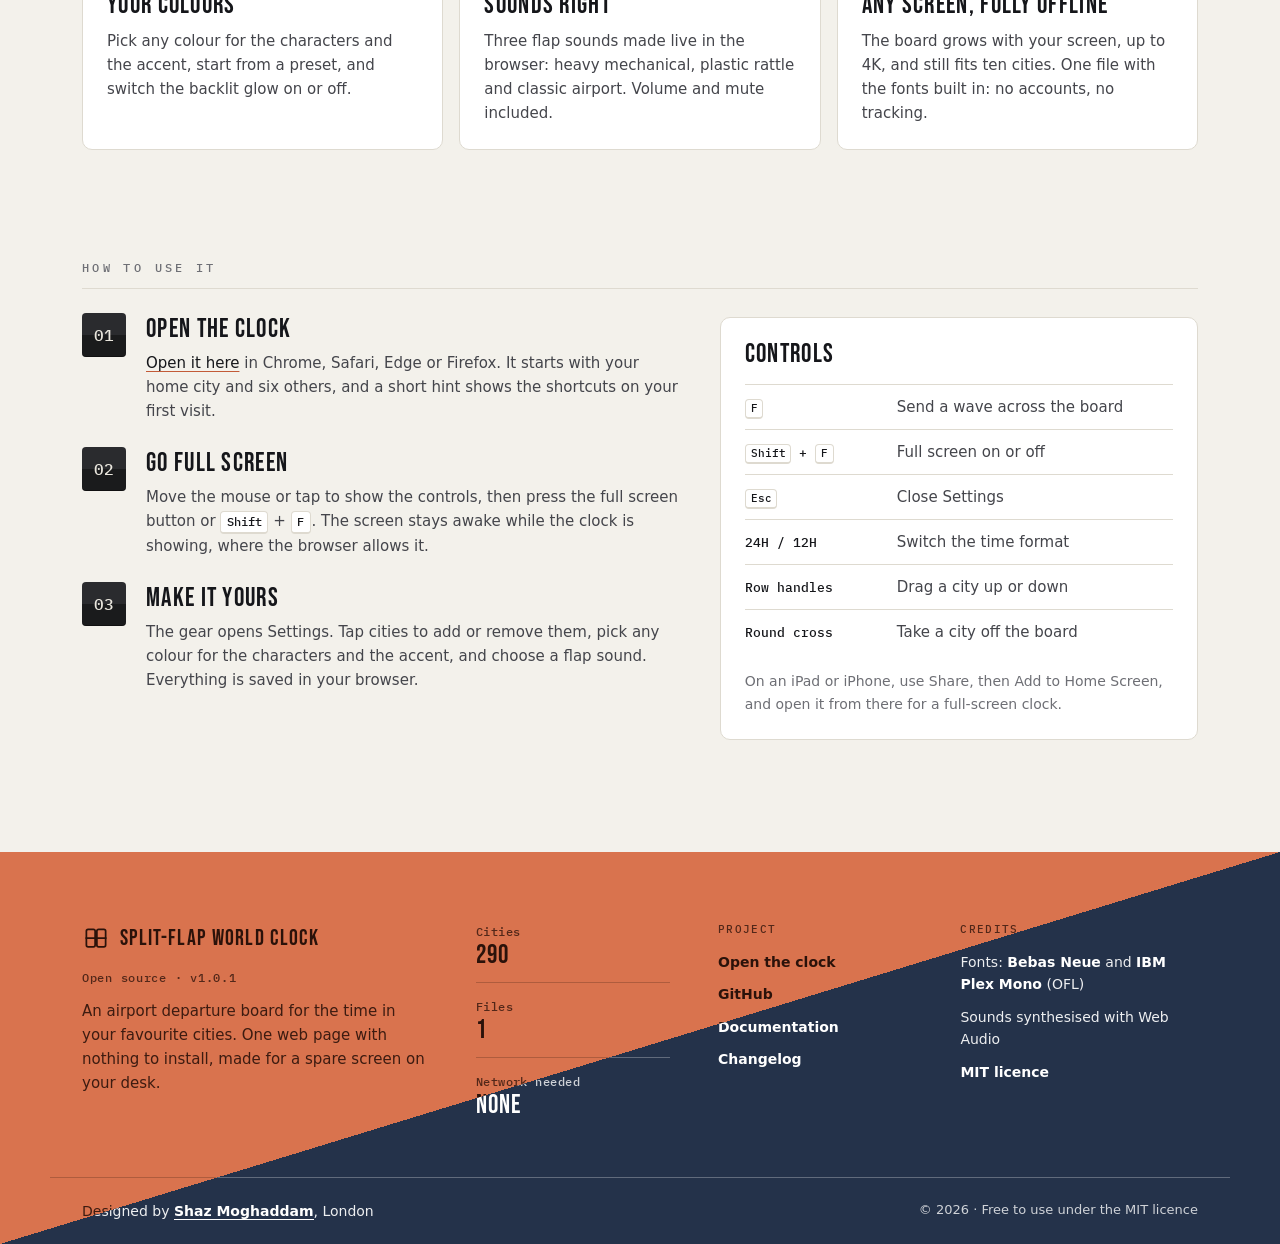
==== commit 32c0ec60: "Fix the clock layout on iPad and phones Safari on iPad and iPhone counts 100vh as the screen with it" ====
--- a/site/index.html
+++ b/site/index.html
@@ -128,7 +128,7 @@
           <svg class="mark__glyph" viewBox="0 0 32 32" aria-hidden="true"><rect x="5" y="6" width="10" height="20" rx="2" class="mark__tile"/><rect x="17" y="6" width="10" height="20" rx="2" class="mark__tile"/><path d="M4 16h24" class="mark__seam"/></svg>
           <span>Split-Flap World Clock</span>
         </a>
-        <p class="foot__eyebrow">Open source · v1.0.0</p>
+        <p class="foot__eyebrow">Open source · v1.0.1</p>
         <p class="foot__lede">An airport departure board for the time in your favourite cities. One web page with nothing to install, made for a spare screen on your desk.</p>
       </div>
 
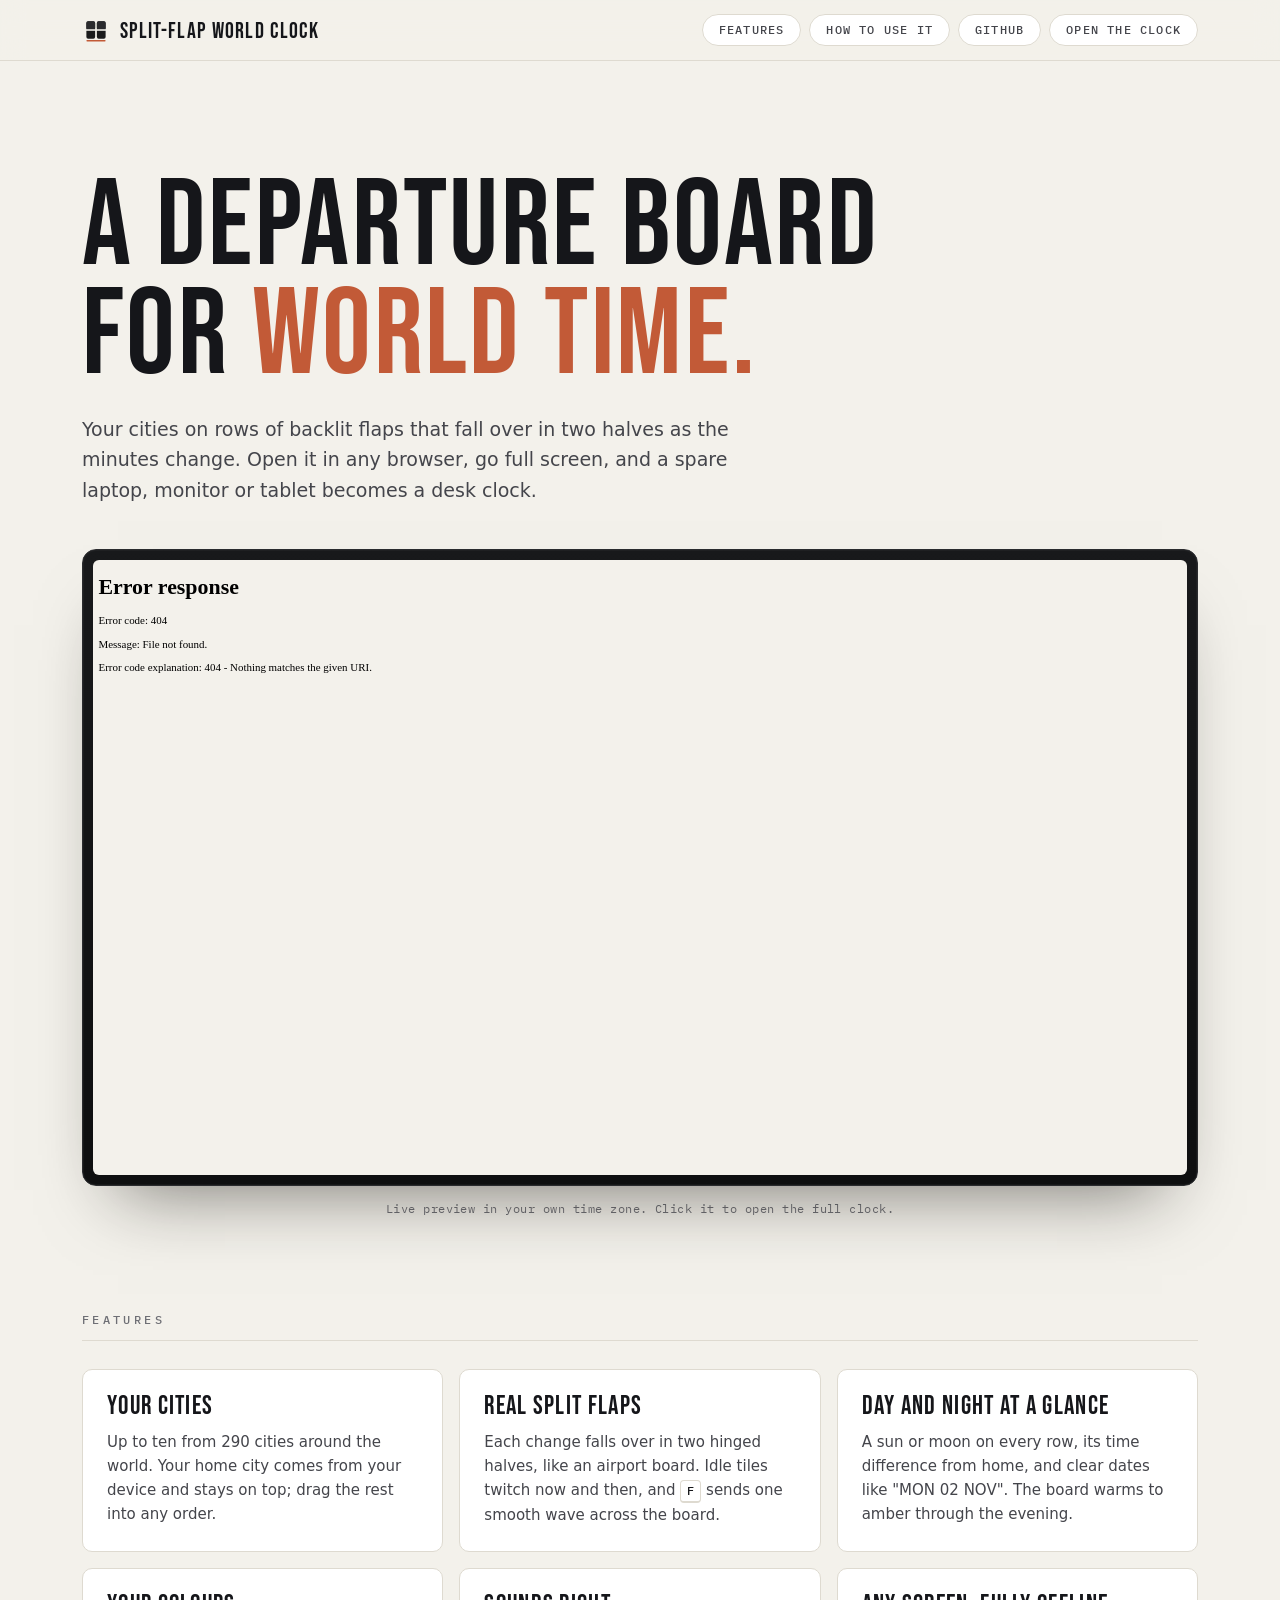
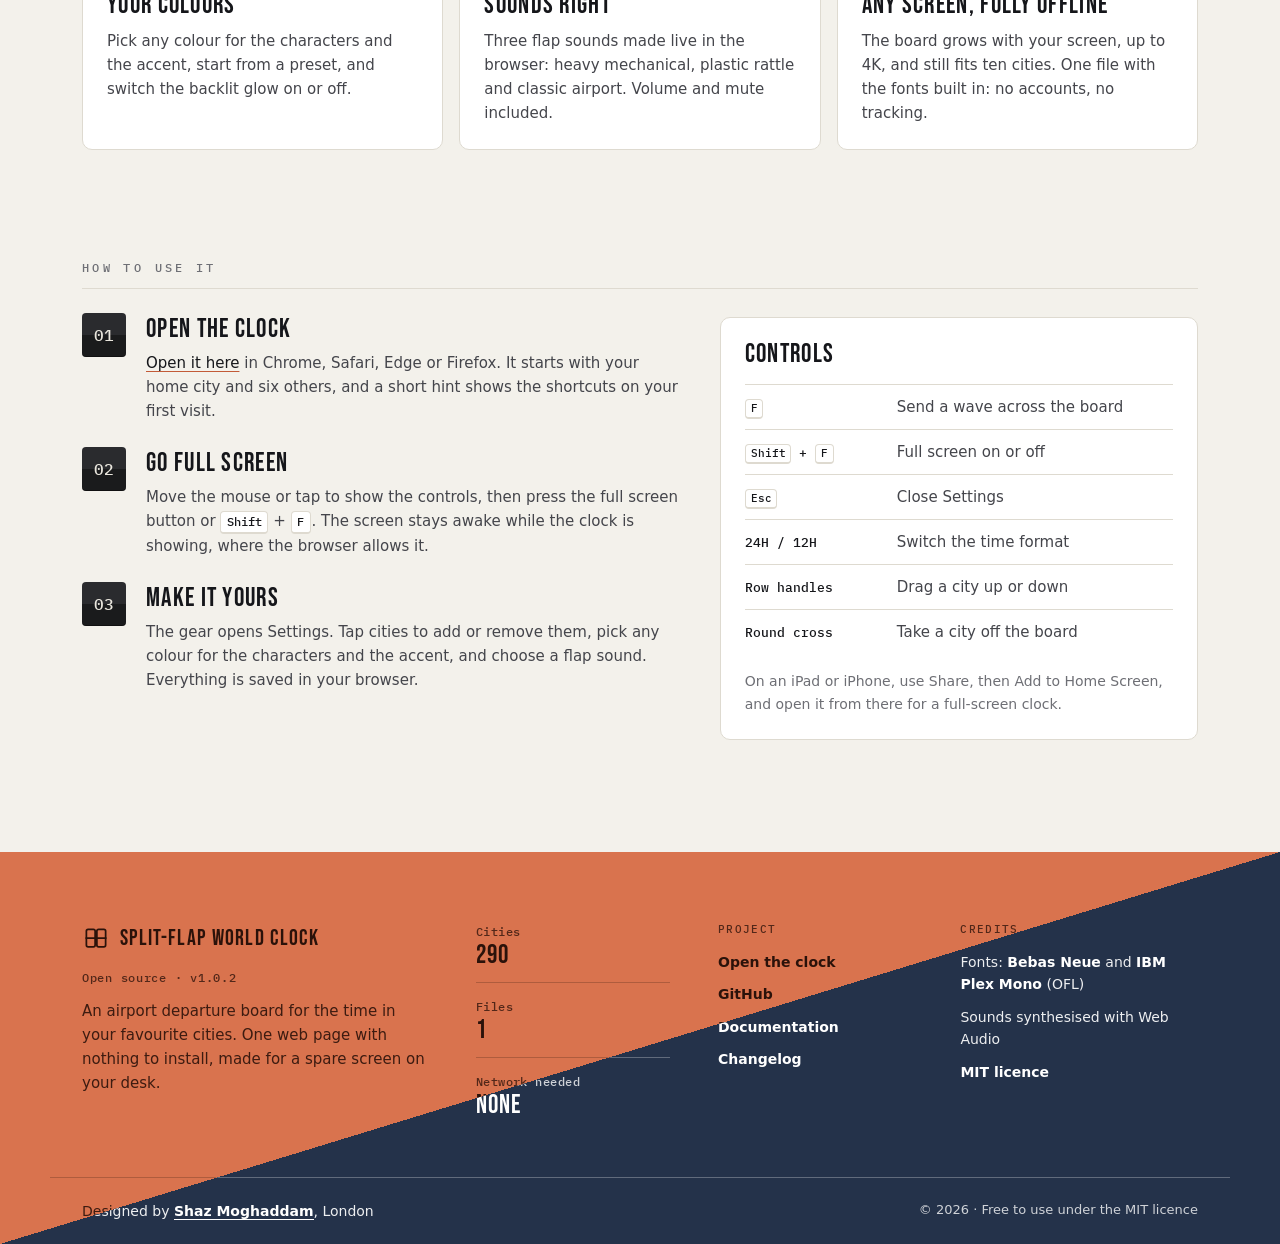
==== commit 7ce604e9: "Ask again for the screen to stay awake when the lock is lost (v1.0.2) The clock asked for a wake loc" ====
--- a/site/index.html
+++ b/site/index.html
@@ -128,7 +128,7 @@
           <svg class="mark__glyph" viewBox="0 0 32 32" aria-hidden="true"><rect x="5" y="6" width="10" height="20" rx="2" class="mark__tile"/><rect x="17" y="6" width="10" height="20" rx="2" class="mark__tile"/><path d="M4 16h24" class="mark__seam"/></svg>
           <span>Split-Flap World Clock</span>
         </a>
-        <p class="foot__eyebrow">Open source · v1.0.1</p>
+        <p class="foot__eyebrow">Open source · v1.0.2</p>
         <p class="foot__lede">An airport departure board for the time in your favourite cities. One web page with nothing to install, made for a spare screen on your desk.</p>
       </div>
 
